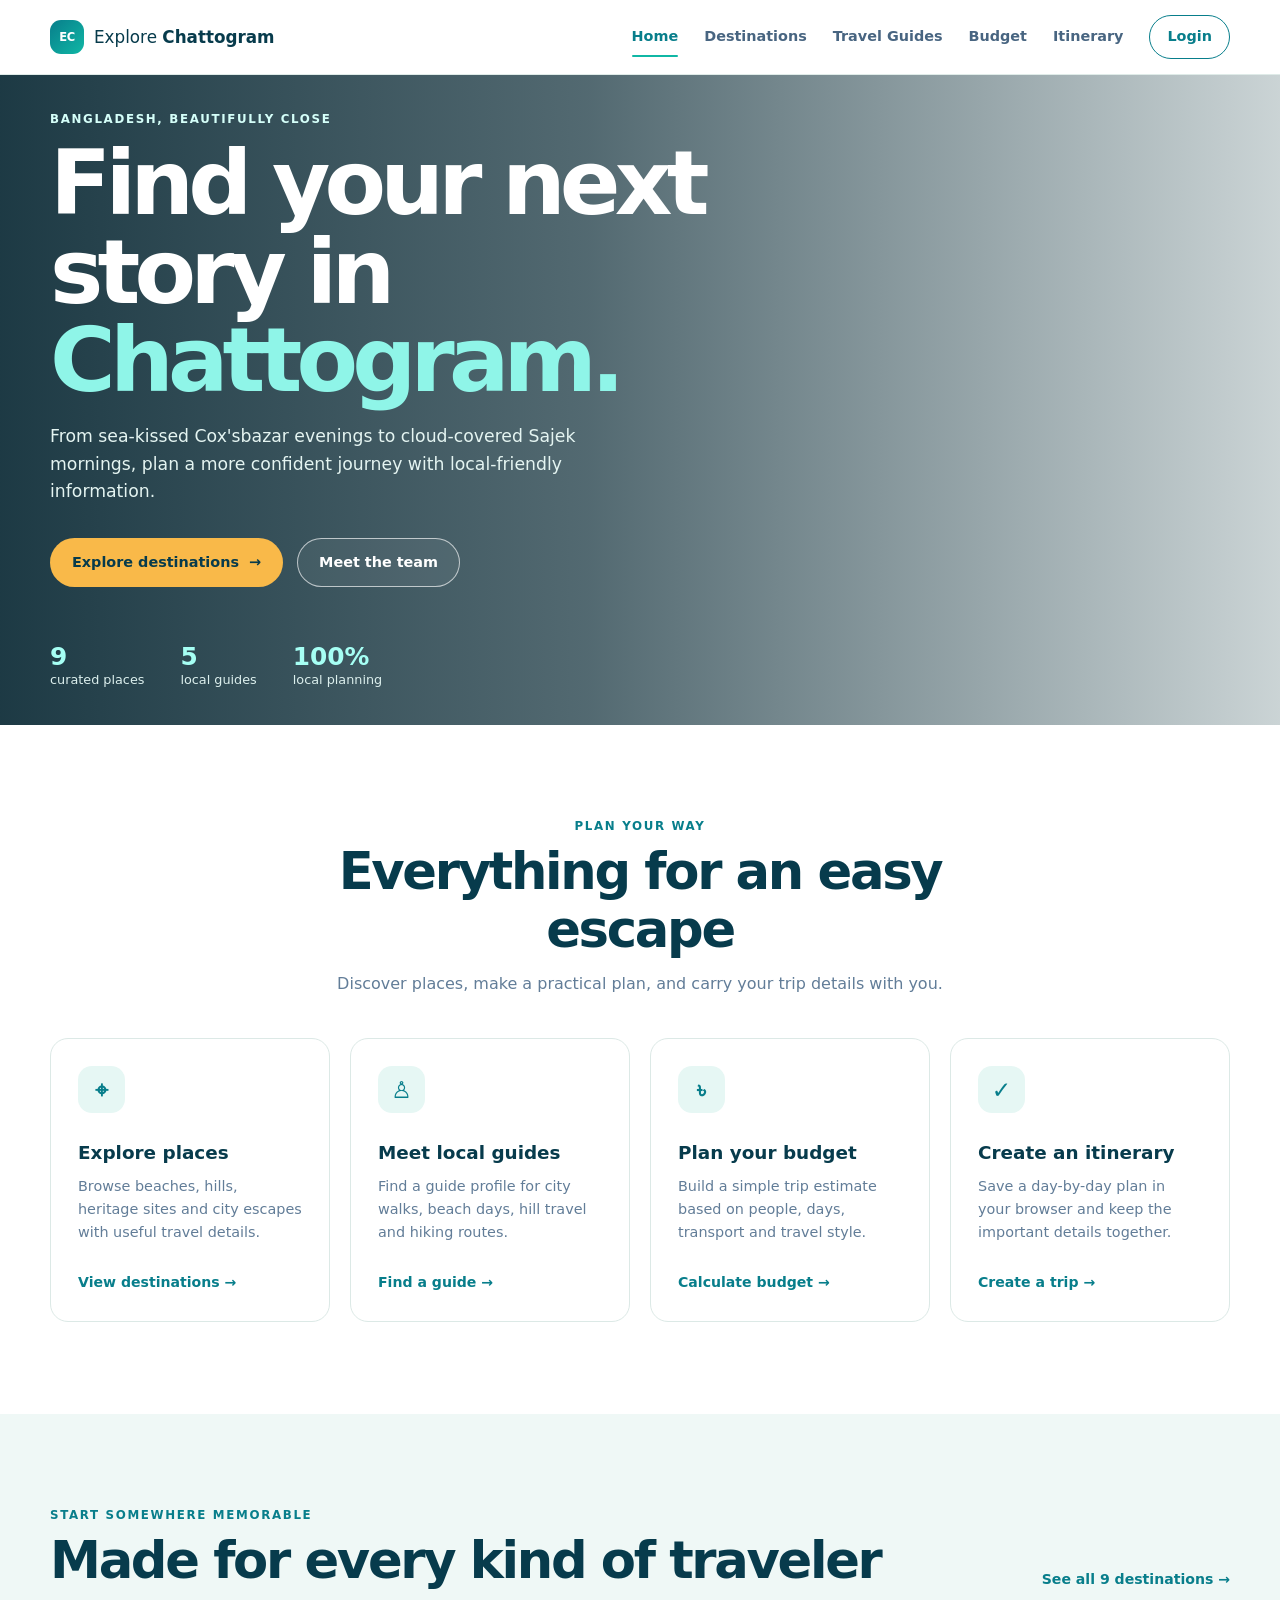
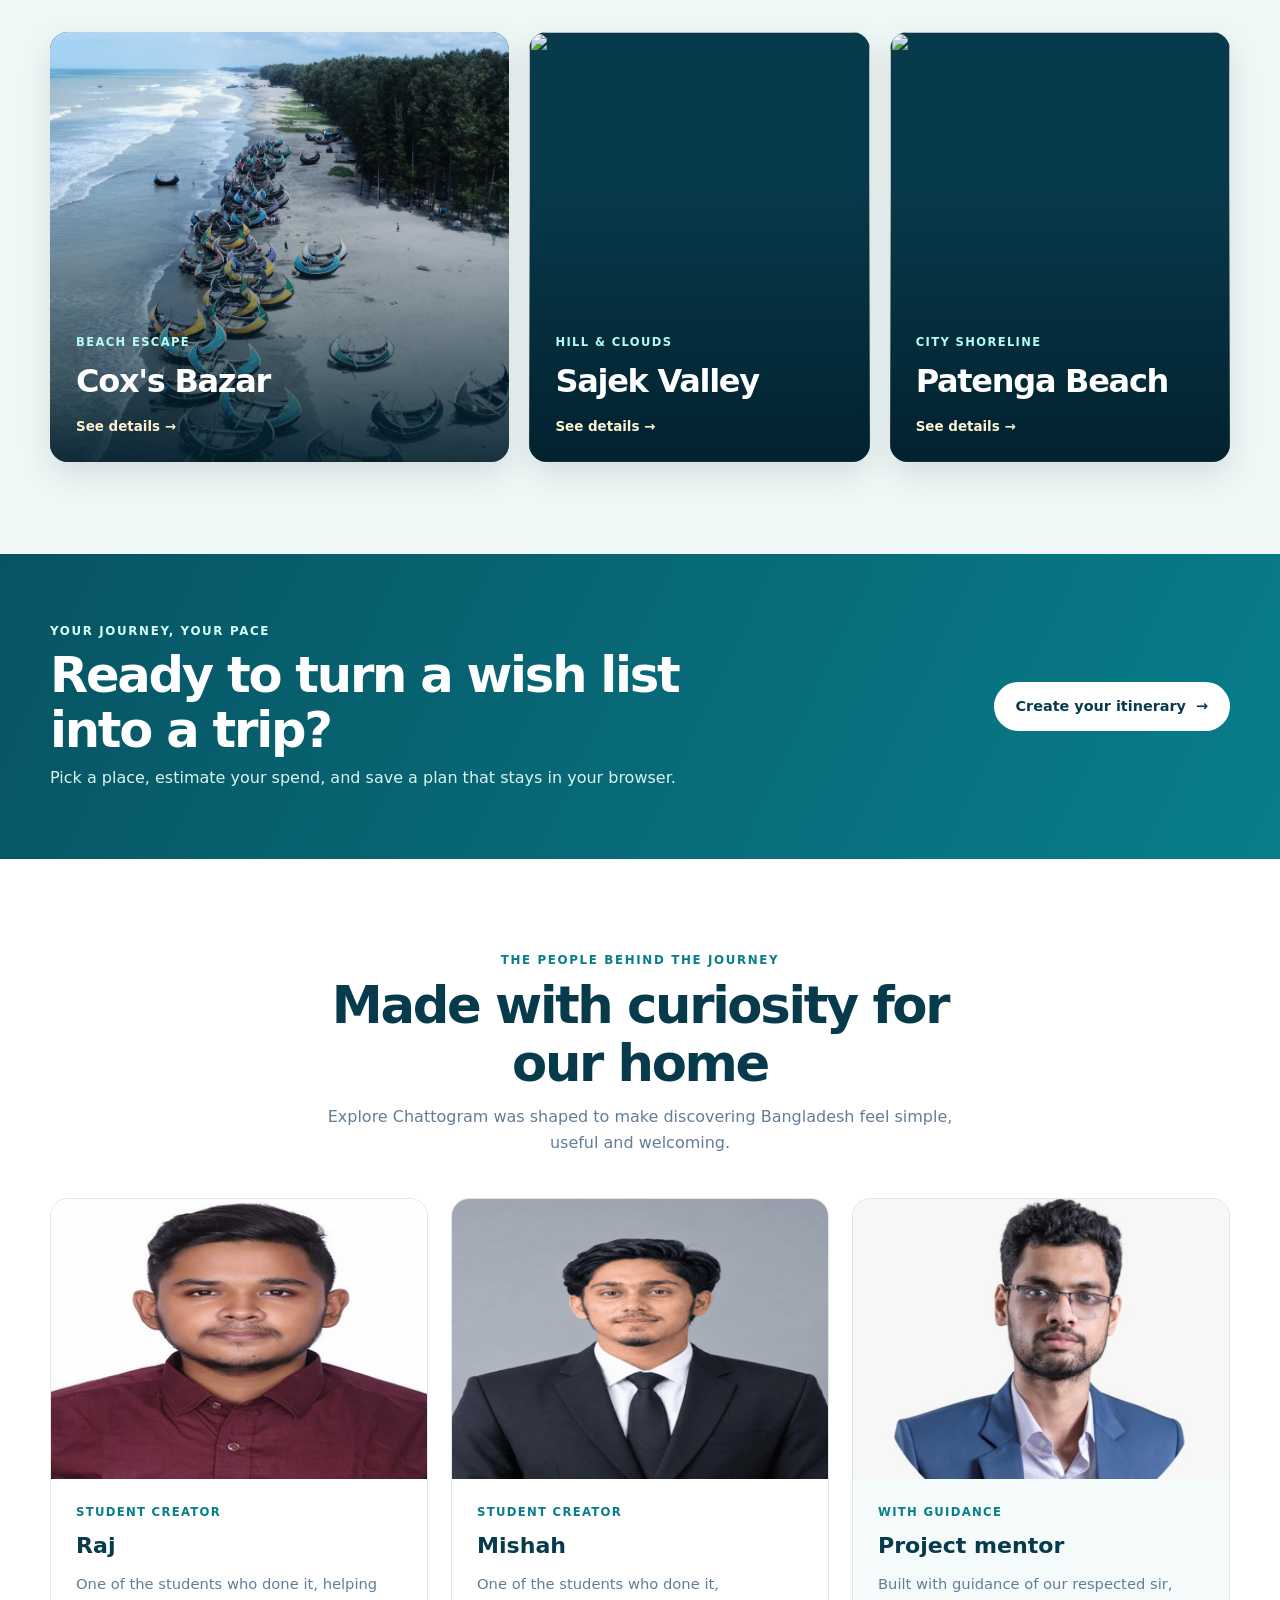
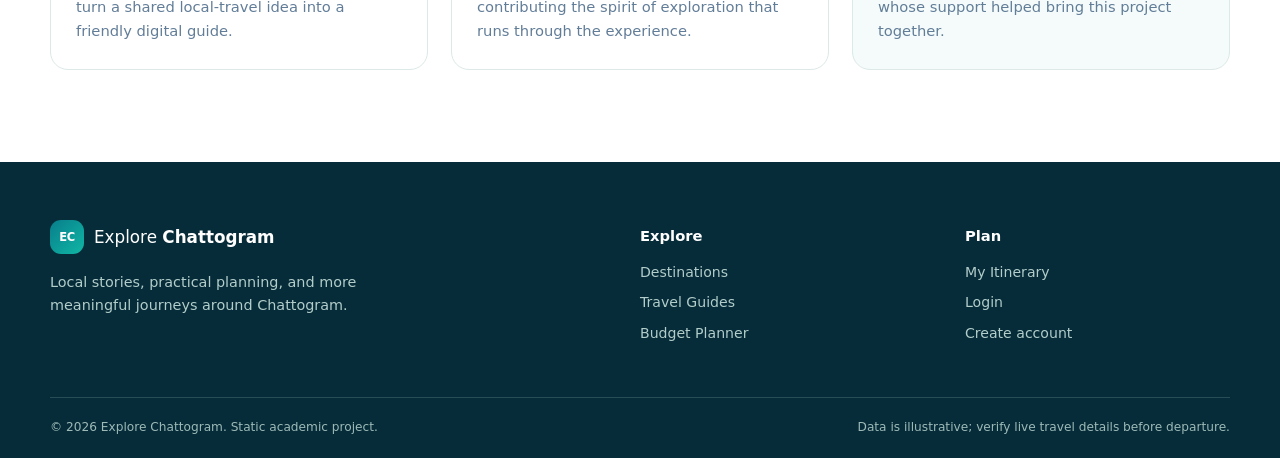
==== ExploreCTG/index.html @ fd075d64 "Update ExploreCTG" ====
<!DOCTYPE html>
<!--
  Explore Chattogram's landing page introduces the static travel-planning
  experience. Semantic HTML makes the page clear to both visitors and assistive
  technologies; dynamic session details are added later by js/app.js.
-->
<html lang="en">
<head>
  <!-- Standard metadata keeps the page responsive and describes it in browser tabs/search previews. -->
  <meta charset="UTF-8">
  <meta name="viewport" content="width=device-width, initial-scale=1.0">
  <meta name="description" content="Explore destinations, guides, budgets and itineraries for Chattogram and nearby Bangladesh.">
  <title>Explore Chattogram | Travel Bangladesh</title>
  <!-- The shared stylesheet is used across every future page for a consistent product identity. -->
  <link rel="stylesheet" href="css/style.css">
</head>
<body>
  <!--
    The sticky header contains the global brand and primary navigation.
    The mobile menu button exposes the same navigation on narrow screens.
  -->
  <header class="site-header">
    <div class="container nav-wrapper">
      <a class="brand" href="index.html" aria-label="Explore Chattogram home">
        <span class="brand-mark" aria-hidden="true">EC</span>
        <span>Explore <strong>Chattogram</strong></span>
      </a>
      <button class="menu-toggle" type="button" aria-label="Open navigation menu" aria-expanded="false" data-menu-toggle>
        <span></span><span></span><span></span>
      </button>
      <nav class="main-nav" data-main-nav aria-label="Primary navigation">
        <a class="active" href="index.html">Home</a>
        <a href="destinations.html">Destinations</a>
        <a href="guides.html">Travel Guides</a>
        <a href="budget.html">Budget</a>
        <a href="itinerary.html">Itinerary</a>
        <a class="nav-login" href="login.html" data-auth-link>Login</a>
      </nav>
    </div>
  </header>

  <main>
    <!--
      The hero provides the page's principal call to action against a locally
      referenced Unsplash placeholder image that represents the coastal region.
    -->
    <section class="hero-section">
      <div class="hero-overlay"></div>
      <div class="container hero-content">
        <p class="eyebrow light-eyebrow">Bangladesh, beautifully close</p>
        <h1>Find your next story in <span>Chattogram.</span></h1>
        <p class="hero-copy">From sea-kissed Cox'sbazar evenings to cloud-covered Sajek mornings, plan a more confident journey with local-friendly information.</p>
        <div class="hero-actions">
          <a class="button button-primary" href="destinations.html">Explore destinations <span aria-hidden="true">→</span></a>
          <a class="button button-ghost" href="#about">Meet the team</a>
        </div>
        <div class="hero-stats" aria-label="Explore Chattogram highlights">
          <div><strong>9</strong><span>curated places</span></div>
          <div><strong>5</strong><span>local guides</span></div>
          <div><strong>100%</strong><span>local planning</span></div>
        </div>
      </div>
    </section>

    <!--
      These feature cards make the site's main journeys immediately discoverable.
      Each card uses a standard anchor so it continues to work without JavaScript.
    -->
    <section class="section feature-section">
      <div class="container">
        <div class="section-heading centered">
          <p class="eyebrow">Plan your way</p>
          <h2>Everything for an easy escape</h2>
          <p>Discover places, make a practical plan, and carry your trip details with you.</p>
        </div>
        <div class="feature-grid">
          <a class="feature-card" href="destinations.html">
            <span class="feature-icon" aria-hidden="true">⌖</span>
            <h3>Explore places</h3>
            <p>Browse beaches, hills, heritage sites and city escapes with useful travel details.</p>
            <span class="text-link">View destinations →</span>
          </a>
          <a class="feature-card" href="guides.html">
            <span class="feature-icon" aria-hidden="true">♙</span>
            <h3>Meet local guides</h3>
            <p>Find a guide profile for city walks, beach days, hill travel and hiking routes.</p>
            <span class="text-link">Find a guide →</span>
          </a>
          <a class="feature-card" href="budget.html">
            <span class="feature-icon" aria-hidden="true">৳</span>
            <h3>Plan your budget</h3>
            <p>Build a simple trip estimate based on people, days, transport and travel style.</p>
            <span class="text-link">Calculate budget →</span>
          </a>
          <a class="feature-card" href="itinerary.html">
            <span class="feature-icon" aria-hidden="true">✓</span>
            <h3>Create an itinerary</h3>
            <p>Save a day-by-day plan in your browser and keep the important details together.</p>
            <span class="text-link">Create a trip →</span>
          </a>
        </div>
      </div>
    </section>

    <!--
      The highlighted destinations section provides visual entry points to
      popular regions while the destinations page later supplies the full list.
    -->
    <section class="section destination-showcase">
      <div class="container">
        <div class="section-heading split-heading">
          <div>
            <p class="eyebrow">Start somewhere memorable</p>
            <h2>Made for every kind of traveler</h2>
          </div>
          <a class="text-link" href="destinations.html">See all 9 destinations →</a>
        </div>
        <div class="showcase-grid">
          <a class="destination-tile destination-tile-large" href="destination-details.html?id=coxs-bazar">
            <img src="thumbnails/6a04204d-7cda-4114-940a-60e1017eac42.jpg">
            <span class="tile-shade"></span>
            <span class="tile-content"><small>Beach escape</small><strong>Cox's Bazar</strong><em>See details →</em></span>
          </a>
          <a class="destination-tile" href="destination-details.html?id=khagrachari-sajek">
            <img src="https://cms-blog.bdtickets.com/wp-content/uploads/2026/07/Blog-img-4-Visit-Sajek-Valley-1024x576.png">
            <span class="tile-shade"></span>
            <span class="tile-content"><small>Hill & clouds</small><strong>Sajek Valley</strong><em>See details →</em></span>
          </a>
          <a class="destination-tile" href="destination-details.html?id=patenga-sea-beach">
            <img src="https://encrypted-tbn0.gstatic.com/images?q=tbn:ANd9GcSBvbFH_I4niTTOAzuPZrdnIwdqsKaQT52QFUz2LBKuBj8IHxDpPTcIZyA&s=10">
            <span class="tile-shade"></span>
            <span class="tile-content"><small>City shoreline</small><strong>Patenga Beach</strong><em>See details →</em></span>
          </a>
        </div>
      </div>
    </section>

    <!--
      The callout links directly to the itinerary workflow, turning the landing
      page from a brochure into an actionable first step for visitors.
    -->
    <section class="section planner-callout">
      <div class="container planner-content">
        <div>
          <p class="eyebrow light-eyebrow">Your journey, your pace</p>
          <h2>Ready to turn a wish list into a trip?</h2>
          <p>Pick a place, estimate your spend, and save a plan that stays in your browser.</p>
        </div>
        <a class="button button-light" href="itinerary.html">Create your itinerary <span aria-hidden="true">→</span></a>
      </div>
    </section>

    <!--
      The required About section credits the student creators and their teacher.
      Unsplash images are clearly placeholders so they can be replaced later.
    -->
    <section class="section about-section" id="about">
      <div class="container">
        <div class="section-heading centered">
          <p class="eyebrow">The people behind the journey</p>
          <h2>Made with curiosity for our home</h2>
          <p>Explore Chattogram was shaped to make discovering Bangladesh feel simple, useful and welcoming.</p>
        </div>
        <div class="about-grid">
          <article class="about-card">
            <img src="thumbnails/WhatsApp Image 2026-09-26 at 12.21.55 PM.jpeg" alt="Placeholder portrait for Raj">
            <div class="about-card-content">
              <p class="card-label">Student creator</p>
              <h3>Raj</h3>
              <p>One of the students who done it, helping turn a shared local-travel idea into a friendly digital guide.</p>
            </div>
          </article>
          <article class="about-card">
            <img src="thumbnails\767def05-d0bb-43b8-a2f2-5a02432598ed.png" alt="Placeholder portrait for Mishah">
            <div class="about-card-content">
              <p class="card-label">Student creator</p>
              <h3>Mishah</h3>
              <p>One of the students who done it, contributing the spirit of exploration that runs through the experience.</p>
            </div>
          </article>
          <article class="about-card mentor-card">
            <img src="thumbnails\WhatsApp Image 2026-09-26 at 1.26.02 PM.jpeg" alt="Placeholder portrait for the supervising teacher">
            <div class="about-card-content">
              <p class="card-label">with guidance</p>
              <h3>Project mentor</h3>
              <p>Built with guidance of our respected sir, whose support helped bring this project together.</p>
            </div>
          </article>
        </div>
      </div>
    </section>
  </main>

  <!--
    The footer repeats essential navigation and establishes the website's
    local-data disclaimer without adding any external service dependency.
  -->
  <footer class="site-footer">
    <div class="container footer-grid">
      <div>
        <a class="brand footer-brand" href="index.html"><span class="brand-mark" aria-hidden="true">EC</span><span>Explore <strong>Chattogram</strong></span></a>
        <p>Local stories, practical planning, and more meaningful journeys around Chattogram.</p>
      </div>
      <div>
        <h3>Explore</h3>
        <a href="destinations.html">Destinations</a>
        <a href="guides.html">Travel Guides</a>
        <a href="budget.html">Budget Planner</a>
      </div>
      <div>
        <h3>Plan</h3>
        <a href="itinerary.html">My Itinerary</a>
        <a href="login.html">Login</a>
        <a href="register.html">Create account</a>
      </div>
    </div>
    <div class="container footer-bottom"><span>© 2026 Explore Chattogram. Static academic project.</span><span>Data is illustrative; verify live travel details before departure.</span></div>
  </footer>

  <!-- The shared script handles the accessible responsive menu and later session-aware navigation. -->
  <script src="js/app.js"></script>
</body>
</html>
---- ExploreCTG/css/style.css ----
/*
  This shared stylesheet defines the modern visual system for Explore Chattogram.
  Variables centralize colors, spacing, shadow and type decisions so every future
  page can remain coherent and can be adjusted without duplicated values.
*/
:root {
  --ink: #102a43;
  --muted: #627d98;
  --deep: #073b4c;
  --ocean: #087e8b;
  --aqua: #10b7a5;
  --sand: #f9b949;
  --cream: #f7fbfa;
  --white: #ffffff;
  --line: #dce9e6;
  --shadow: 0 16px 45px rgba(16, 42, 67, 0.12);
  --radius: 18px;
  --container: 1180px;
}

/* Box sizing and smooth scrolling make layout dimensions predictable and anchor jumps gentle. */
* { box-sizing: border-box; }
html { scroll-behavior: smooth; }
body {
  margin: 0;
  color: var(--ink);
  background: var(--cream);
  font-family: Inter, ui-sans-serif, system-ui, -apple-system, BlinkMacSystemFont, "Segoe UI", sans-serif;
  line-height: 1.6;
}
img { display: block; max-width: 100%; }
a { color: inherit; text-decoration: none; }
button, input, select, textarea { font: inherit; }

/* The container prevents desktop content from becoming too wide while retaining comfortable mobile gutters. */
.container { width: min(var(--container), calc(100% - 40px)); margin-inline: auto; }
.section { padding: 92px 0; }

/* Reusable headings balance warm editorial display type with concise supporting copy. */
.section-heading { max-width: 660px; margin-bottom: 42px; }
.section-heading.centered { margin-inline: auto; text-align: center; }
.section-heading h2 {
  margin: 7px 0 12px;
  color: var(--deep);
  font-size: clamp(2rem, 4vw, 3.25rem);
  line-height: 1.13;
  letter-spacing: -0.045em;
}
.section-heading p:not(.eyebrow) { margin: 0; color: var(--muted); }
.eyebrow {
  margin: 0;
  color: var(--ocean);
  font-size: 0.74rem;
  font-weight: 800;
  letter-spacing: 0.14em;
  text-transform: uppercase;
}
.light-eyebrow { color: #d5fff9; }

/* The header uses a frosted surface and remains reachable while visitors scroll the long landing page. */
.site-header {
  position: sticky;
  z-index: 20;
  top: 0;
  background: rgba(255, 255, 255, 0.94);
  border-bottom: 1px solid rgba(220, 233, 230, 0.9);
  backdrop-filter: blur(14px);
}
.nav-wrapper { display: flex; align-items: center; justify-content: space-between; min-height: 74px; gap: 24px; }
.brand { display: inline-flex; align-items: center; gap: 10px; color: var(--deep); font-size: 1.05rem; font-weight: 500; white-space: nowrap; }
.brand strong { font-weight: 800; }
.brand-mark {
  display: inline-grid;
  width: 34px;
  height: 34px;
  place-items: center;
  border-radius: 11px;
  color: var(--white);
  background: linear-gradient(135deg, var(--ocean), var(--aqua));
  font-size: 0.72rem;
  font-weight: 900;
  letter-spacing: -0.04em;
}
.main-nav { display: flex; align-items: center; gap: 26px; font-size: 0.9rem; font-weight: 700; }
.main-nav a { position: relative; color: #486581; transition: color 180ms ease; }
.main-nav a:hover, .main-nav a.active { color: var(--ocean); }
.main-nav a.active::after { position: absolute; right: 0; bottom: -8px; left: 0; height: 2px; border-radius: 4px; background: var(--aqua); content: ""; }
.main-nav .nav-login { padding: 9px 17px; border: 1px solid var(--ocean); border-radius: 999px; color: var(--ocean); }
.main-nav .nav-login::after { display: none; }
.main-nav .nav-login:hover { color: var(--white); background: var(--ocean); }
.menu-toggle { display: none; border: 0; background: transparent; cursor: pointer; }

/* The hero's image, contrast overlay and constrained text preserve readability on all screen sizes. */
.hero-section {
  position: relative;
  min-height: 650px;
  overflow: hidden;
  background: url("https://images.unsplash.com/photo-1500530855697-b586d89ba3ee?auto=format&fit=crop&w=2000&q=85") center/cover no-repeat;
}
.hero-overlay { position: absolute; inset: 0; background: linear-gradient(90deg, rgba(2, 34, 46, 0.89) 0%, rgba(2, 34, 46, 0.67) 46%, rgba(2, 34, 46, 0.18) 100%); }
.hero-content { position: relative; z-index: 1; display: flex; min-height: 650px; flex-direction: column; justify-content: center; align-items: flex-start; color: var(--white); }
.hero-content h1 { max-width: 730px; margin: 10px 0 18px; font-size: clamp(3rem, 7vw, 5.6rem); line-height: 0.99; letter-spacing: -0.065em; }
.hero-content h1 span { color: #8ff5e8; }
.hero-copy { max-width: 580px; margin: 0; color: #e4f4f1; font-size: 1.08rem; }
.hero-actions { display: flex; flex-wrap: wrap; gap: 14px; margin-top: 32px; }
.button { display: inline-flex; align-items: center; justify-content: center; gap: 10px; min-height: 48px; padding: 12px 21px; border: 1px solid transparent; border-radius: 999px; font-size: 0.9rem; font-weight: 800; transition: transform 180ms ease, background 180ms ease, color 180ms ease; }
.button:hover { transform: translateY(-2px); }
.button-primary { color: var(--deep); background: var(--sand); }
.button-primary:hover { background: #ffc95f; }
.button-ghost { border-color: rgba(255,255,255,.65); color: var(--white); background: rgba(255,255,255,.06); }
.button-ghost:hover { background: rgba(255,255,255,.18); }
.button-light { color: var(--deep); background: var(--white); }
.hero-stats { display: flex; flex-wrap: wrap; gap: 36px; margin-top: 58px; }
.hero-stats div { display: grid; gap: 0; }
.hero-stats strong { color: #a6fff4; font-size: 1.55rem; line-height: 1; }
.hero-stats span { color: #dcefed; font-size: 0.8rem; }

/* Feature cards use generous spacing, a subtle border and lift animation to invite exploration without visual noise. */
.feature-section { background: var(--white); }
.feature-grid { display: grid; grid-template-columns: repeat(4, 1fr); gap: 20px; }
.feature-card { min-height: 255px; padding: 27px; border: 1px solid var(--line); border-radius: var(--radius); background: var(--white); transition: transform 180ms ease, box-shadow 180ms ease, border-color 180ms ease; }
.feature-card:hover { border-color: transparent; box-shadow: var(--shadow); transform: translateY(-6px); }
.feature-icon { display: grid; width: 47px; height: 47px; margin-bottom: 25px; place-items: center; border-radius: 14px; color: var(--ocean); background: #e6f7f4; font-size: 1.45rem; font-weight: 900; }
.feature-card h3 { margin: 0 0 7px; color: var(--deep); font-size: 1.15rem; }
.feature-card p { min-height: 76px; margin: 0 0 18px; color: var(--muted); font-size: 0.9rem; }
.text-link { color: var(--ocean); font-size: 0.88rem; font-weight: 800; }

/* Destination tiles use the same hover treatment and text placement to present mixed image sizes as one visual group. */
.destination-showcase { background: #eff8f6; }
.split-heading { display: flex; max-width: none; align-items: end; justify-content: space-between; gap: 20px; }
.split-heading h2 { margin-bottom: 0; }
.showcase-grid { display: grid; grid-template-columns: 1.35fr 1fr 1fr; gap: 20px; }
.destination-tile { position: relative; display: block; min-height: 330px; overflow: hidden; border-radius: var(--radius); background: var(--deep); box-shadow: 0 12px 30px rgba(16,42,67,.12); }
.destination-tile-large { min-height: 430px; }
.destination-tile img { width: 100%; height: 100%; object-fit: cover; transition: transform 500ms ease; }
.destination-tile:hover img { transform: scale(1.07); }
.tile-shade { position: absolute; inset: 0; background: linear-gradient(0deg, rgba(2,31,44,.9), rgba(2,31,44,.04) 65%); }
.tile-content { position: absolute; right: 26px; bottom: 25px; left: 26px; display: grid; color: var(--white); }
.tile-content small { margin-bottom: 5px; color: #b4fbf1; font-size: 0.72rem; font-weight: 800; letter-spacing: .12em; text-transform: uppercase; }
.tile-content strong { font-size: clamp(1.35rem, 2.5vw, 2rem); letter-spacing: -.04em; }
.tile-content em { margin-top: 8px; color: #fff3d1; font-size: .84rem; font-style: normal; font-weight: 700; }

/* This compact dark callout separates planning action from browsing content and preserves clear contrast. */
.planner-callout { padding-block: 68px; color: var(--white); background: linear-gradient(115deg, #075463, #087e8b); }
.planner-content { display: flex; align-items: center; justify-content: space-between; gap: 28px; }
.planner-content h2 { max-width: 700px; margin: 7px 0 8px; font-size: clamp(1.85rem, 4vw, 3.1rem); line-height: 1.1; letter-spacing: -.045em; }
.planner-content p:not(.eyebrow) { margin: 0; color: #d9f5f1; }

/* About cards ensure equal proportions while individual portraits remain visually distinct through object-fit cropping. */
.about-section { background: var(--white); }
.about-grid { display: grid; grid-template-columns: repeat(3, 1fr); gap: 23px; }
.about-card { overflow: hidden; border: 1px solid var(--line); border-radius: var(--radius); background: var(--white); }
.about-card img { width: 100%; height: 280px; object-fit: cover; }
.about-card-content { padding: 24px 25px 27px; }
.card-label { margin: 0 0 7px; color: var(--ocean); font-size: .73rem; font-weight: 800; letter-spacing: .11em; text-transform: uppercase; }
.about-card h3 { margin: 0 0 8px; color: var(--deep); font-size: 1.38rem; }
.about-card p:last-child { margin: 0; color: var(--muted); font-size: .92rem; }
.mentor-card { background: #f4fbfa; }

/* The footer presents navigation in a quiet dark surface and uses accessible contrast for secondary information. */
.site-footer { padding-top: 58px; color: #c8dcda; background: #062c39; }
.footer-grid { display: grid; grid-template-columns: 2fr 1fr 1fr; gap: 60px; padding-bottom: 45px; }
.footer-brand { color: var(--white); }
.footer-grid p { max-width: 370px; margin: 17px 0 0; color: #b2cdca; font-size: .9rem; }
.footer-grid h3 { margin: 4px 0 13px; color: var(--white); font-size: .92rem; }
.footer-grid a:not(.brand) { display: block; width: fit-content; margin: 8px 0; color: #b2cdca; font-size: .88rem; }
.footer-grid a:not(.brand):hover { color: #8ff5e8; }
.footer-bottom { display: flex; justify-content: space-between; gap: 18px; padding: 20px 0; border-top: 1px solid rgba(201, 236, 230, .17); color: #9dbab7; font-size: .76rem; }

/* Tablet breakpoints retain the content hierarchy while reducing columns before cards become cramped. */
@media (max-width: 900px) {
  .feature-grid { grid-template-columns: repeat(2, 1fr); }
  .showcase-grid { grid-template-columns: 1fr 1fr; }
  .destination-tile-large { grid-column: span 2; }
  .about-grid { grid-template-columns: repeat(3, 1fr); }
  .about-card img { height: 215px; }
}

/* Phone navigation is toggled by app.js; content stacks into a comfortable single-column reading order. */
@media (max-width: 700px) {
  .container { width: min(100% - 32px, var(--container)); }
  .section { padding: 65px 0; }
  .nav-wrapper { min-height: 66px; }
  .menu-toggle { display: grid; gap: 5px; padding: 8px; }
  .menu-toggle span { display: block; width: 23px; height: 2px; border-radius: 2px; background: var(--deep); }
  .main-nav { position: absolute; top: 66px; right: 0; left: 0; display: none; flex-direction: column; align-items: stretch; gap: 0; padding: 12px 16px 18px; border-bottom: 1px solid var(--line); background: var(--white); box-shadow: 0 10px 18px rgba(16,42,67,.08); }
  .main-nav.is-open { display: flex; }
  .main-nav a { padding: 11px 8px; }
  .main-nav a.active::after { right: auto; bottom: 6px; width: 28px; }
  .main-nav .nav-login { margin: 6px 8px 0; text-align: center; }
  .hero-section, .hero-content { min-height: 600px; }
  .hero-overlay { background: linear-gradient(90deg, rgba(2,34,46,.9), rgba(2,34,46,.55)); }
  .hero-stats { gap: 23px; margin-top: 43px; }
  .feature-grid, .about-grid { grid-template-columns: 1fr; }
  .feature-card p { min-height: 0; }
  .split-heading, .planner-content, .footer-bottom { align-items: flex-start; flex-direction: column; }
  .showcase-grid { grid-template-columns: 1fr; }
  .destination-tile-large { grid-column: auto; min-height: 355px; }
  .destination-tile { min-height: 280px; }
  .about-card { display: grid; grid-template-columns: 115px 1fr; }
  .about-card img { height: 100%; min-height: 175px; }
  .about-card-content { padding: 21px 19px; }
  .footer-grid { grid-template-columns: 1fr 1fr; gap: 25px; }
  .footer-grid > :first-child { grid-column: span 2; }
}

/* The narrowest devices receive compact spacing so calls to action remain visible without horizontal scrolling. */
@media (max-width: 420px) {
  .brand { font-size: .92rem; }
  .hero-content h1 { font-size: 3rem; }
  .hero-actions { align-items: stretch; flex-direction: column; width: 100%; }
  .hero-actions .button { width: 100%; }
  .hero-stats { gap: 17px; }
  .footer-grid { grid-template-columns: 1fr; }
  .footer-grid > :first-child { grid-column: auto; }
}

/* Account screens use a focused card, native fields and responsive role choices. */
.auth-page{min-height:100vh;background:radial-gradient(circle at top left,#d9f8f3,transparent 34%),var(--cream)}.auth-header{display:flex;align-items:center;justify-content:space-between;min-height:78px}.auth-main{display:grid;min-height:calc(100vh - 78px);place-items:center;padding:34px 20px 64px}.auth-card{width:min(100%,510px);padding:39px;border:1px solid var(--line);border-radius:22px;background:rgba(255,255,255,.96);box-shadow:var(--shadow)}.auth-card-wide{width:min(100%,690px)}.auth-intro h1{margin:6px 0 10px;color:var(--deep);font-size:clamp(2rem,5vw,2.8rem);line-height:1.08;letter-spacing:-.055em}.auth-intro p:not(.eyebrow){margin:0 0 27px;color:var(--muted)}.auth-card label,.role-fieldset legend{display:block;margin:17px 0 7px;color:var(--deep);font-size:.85rem;font-weight:800}.auth-card input{width:100%;min-height:48px;padding:12px 14px;border:1px solid #c8ddda;border-radius:10px;outline:0}.auth-card input:focus{border-color:var(--aqua);box-shadow:0 0 0 4px rgba(16,183,165,.13)}.password-field{position:relative}.password-field input{padding-right:62px}.password-toggle{position:absolute;top:50%;right:9px;border:0;color:var(--ocean);background:transparent;font-size:.76rem;font-weight:800;cursor:pointer;transform:translateY(-50%)}.auth-submit{width:100%;border:0;cursor:pointer}.form-message{min-height:22px;margin:14px 0 5px;color:#bd3b3b;font-size:.84rem;font-weight:700}.form-message.is-success{color:#087e62}.auth-switch,.auth-note{text-align:center;color:var(--muted);font-size:.88rem}.auth-note{font-size:.74rem}.auth-switch a{color:var(--ocean);font-weight:800}.role-fieldset{margin:0;padding:0;border:0}.role-options,.form-row{display:grid;grid-template-columns:repeat(3,1fr);gap:10px}.form-row{grid-template-columns:1fr 1fr;gap:16px}.role-option{position:relative;display:block!important;margin:0!important;cursor:pointer}.role-option input{position:absolute;width:1px;min-height:1px;opacity:0}.role-option span{display:grid;min-height:112px;gap:6px;padding:16px 13px;border:1px solid #c8ddda;border-radius:12px;background:#fbfefd}.role-option small{color:var(--muted);font-size:.73rem;line-height:1.35}.role-option input:checked+span{border-color:var(--aqua);background:#e9fbf8;box-shadow:0 0 0 3px rgba(16,183,165,.12)}
/* Phone forms stack fields and role cards so touch targets stay generous. */
@media(max-width:560px){.auth-card{padding:28px 21px}.auth-header{min-height:68px}.auth-main{min-height:calc(100vh - 68px);padding:20px 16px 44px}.role-options,.form-row{grid-template-columns:1fr}.role-option span{min-height:0}}

/* Destination browsing controls and cards make the local dataset easy to scan. */
.page-hero{padding:82px 0 65px;color:var(--white);background:linear-gradient(120deg,#064b58,#087e8b)}.page-hero h1{max-width:700px;margin:8px 0;color:#fff;font-size:clamp(2.4rem,6vw,4.4rem);line-height:1.04;letter-spacing:-.06em}.page-hero p:not(.eyebrow){max-width:590px;margin:0;color:#d9f5f1}.destination-toolbar{display:flex;justify-content:space-between;gap:20px;align-items:center}.search-box{display:flex;align-items:center;gap:9px;width:min(100%,440px);padding:0 15px;border:1px solid var(--line);border-radius:12px;background:#fff}.search-box input{width:100%;padding:14px 0;border:0;outline:0;background:transparent}.filter-buttons{display:flex;flex-wrap:wrap;gap:8px}.filter-button{padding:9px 13px;border:1px solid var(--line);border-radius:999px;color:var(--muted);background:#fff;font-size:.8rem;font-weight:800;cursor:pointer}.filter-button.is-selected{border-color:var(--ocean);color:#fff;background:var(--ocean)}.results-status{margin:25px 0 15px;color:var(--muted);font-size:.87rem}.destination-card-grid{display:grid;grid-template-columns:repeat(3,1fr);gap:22px}.destination-card{overflow:hidden;border:1px solid var(--line);border-radius:var(--radius);background:#fff;box-shadow:0 9px 24px rgba(16,42,67,.06)}.destination-card img{width:100%;height:220px;object-fit:cover}.destination-card-body{padding:22px}.destination-card-body h2{margin:3px 0 8px;color:var(--deep);font-size:1.35rem}.destination-card-body p:not(.card-label){margin:0;color:var(--muted);font-size:.88rem}.card-meta{display:flex;justify-content:space-between;align-items:center;gap:8px;margin-top:20px;color:var(--muted);font-size:.78rem}.empty-state{padding:40px;text-align:center;color:var(--muted)}
/* Detail layout pairs a visual story with scan-friendly practical information panels. */
.detail-hero{padding:74px 0;color:#fff;background-position:center;background-size:cover}.back-link{display:inline-block;margin-bottom:34px;color:#dffcf8;font-size:.85rem;font-weight:800}.detail-hero h1{max-width:850px;margin:8px 0;font-size:clamp(2.5rem,6vw,5rem);line-height:1;letter-spacing:-.065em}.detail-hero p:not(.eyebrow){max-width:650px;margin:0;color:#e2f3f0}.detail-pills{display:flex;flex-wrap:wrap;gap:9px;margin-top:27px}.detail-pills span{padding:7px 11px;border:1px solid rgba(255,255,255,.35);border-radius:999px;background:rgba(255,255,255,.12);font-size:.79rem}.detail-layout{display:grid;grid-template-columns:minmax(0,1.35fr) minmax(290px,.85fr);gap:55px}.detail-story h2,.info-panel h2,.safety-panel h2{margin:0 0 12px;color:var(--deep);font-size:1.36rem}.detail-story>p{margin:0 0 35px;color:var(--muted)}.detail-callout,.info-panel,.safety-panel{margin:24px 0 35px;padding:23px;border-radius:15px;background:#eef9f7}.detail-callout p{margin:7px 0;color:var(--muted)}.detail-callout div{display:flex;flex-wrap:wrap;gap:12px;color:var(--ocean);font-size:.82rem;font-weight:800}.info-panel{margin:0 0 16px;background:#fff;border:1px solid var(--line)}.info-list{padding:0;margin:0;list-style:none}.info-list li{display:grid;gap:3px;padding:13px 0;border-top:1px solid var(--line);font-size:.84rem}.info-list li span{color:var(--muted)}.safety-panel{background:#fff6de}.safety-panel ul{margin:0;padding-left:19px;color:#665127;font-size:.86rem}.video-links{display:grid;gap:9px;margin-bottom:26px}.video-link{padding:13px;border:1px solid var(--line);border-radius:10px;color:var(--ocean);font-size:.85rem;font-weight:800}.video-link span{color:var(--muted);font-weight:500}.review-grid{display:grid;grid-template-columns:1fr 1fr;gap:13px}.review-grid blockquote{margin:0;padding:18px;border-left:3px solid var(--aqua);border-radius:0 10px 10px 0;background:#f4fbfa}.review-grid blockquote div{color:#d99400;font-size:.8rem}.review-grid p{margin:5px 0;color:var(--muted);font-size:.85rem}.review-grid cite{font-size:.78rem;font-style:normal;font-weight:800}.detail-action{width:100%;border:0}.detail-loading{padding:80px 0;color:var(--muted)}
/* Tablet and phone layouts stack controls and details when the two-column composition no longer fits. */
@media(max-width:850px){.destination-card-grid{grid-template-columns:repeat(2,1fr)}.detail-layout{grid-template-columns:1fr;gap:15px}}@media(max-width:620px){.destination-toolbar{align-items:stretch;flex-direction:column}.destination-card-grid,.review-grid{grid-template-columns:1fr}.page-hero{padding:60px 0 50px}.detail-hero{padding:55px 0}.detail-pills{align-items:flex-start;flex-direction:column}.destination-card img{height:200px}}
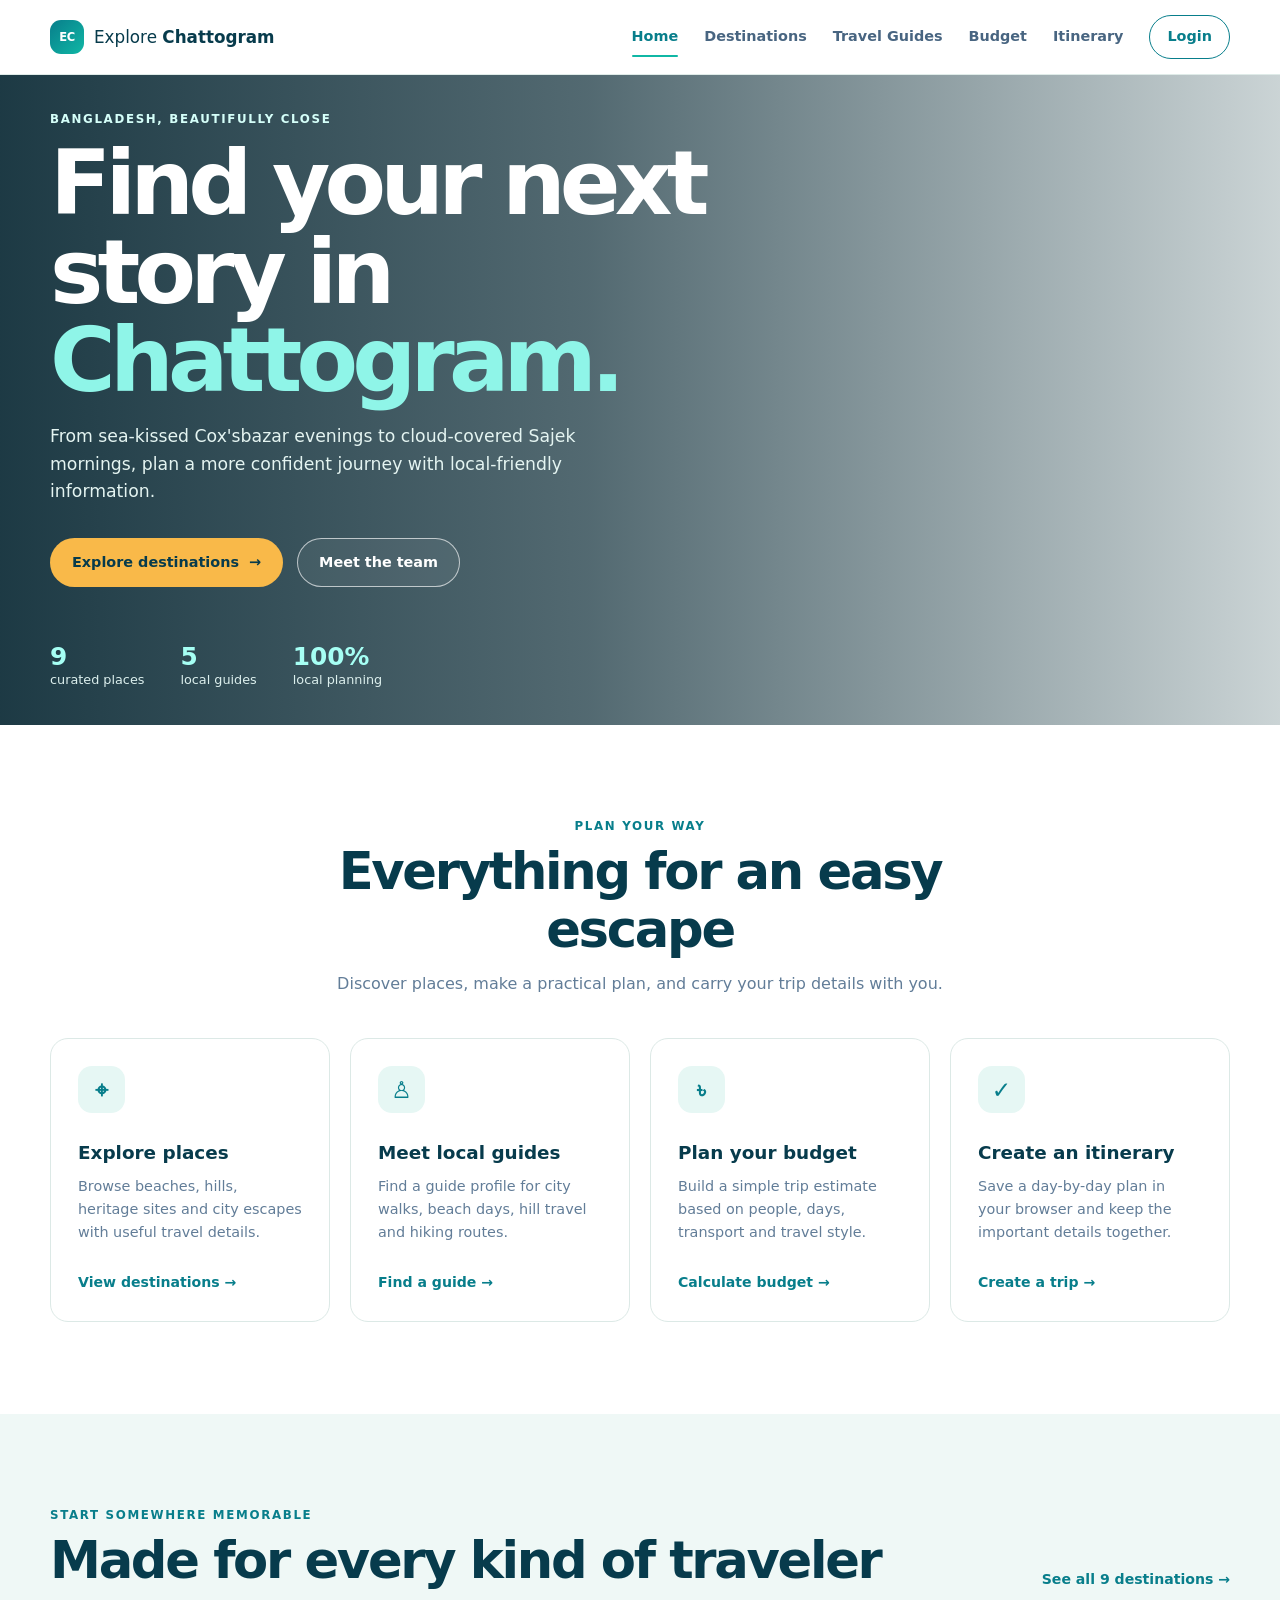
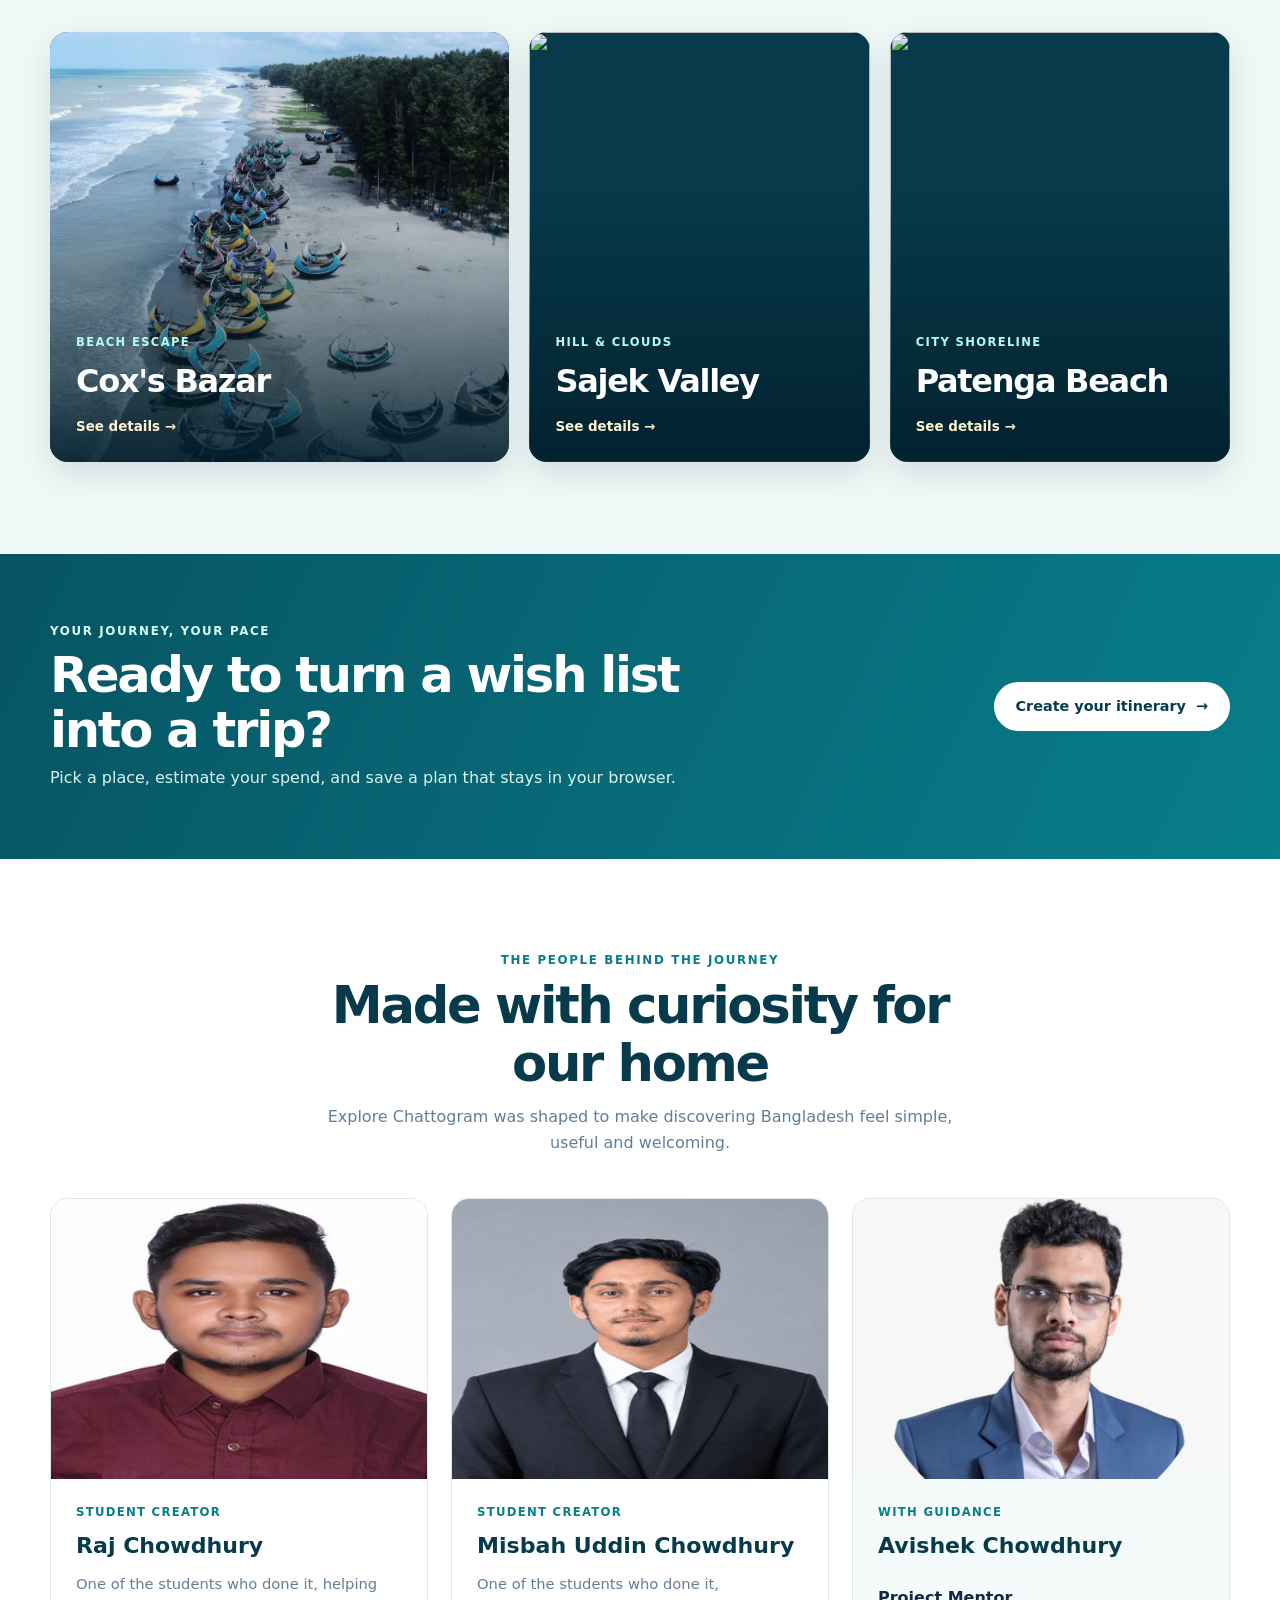
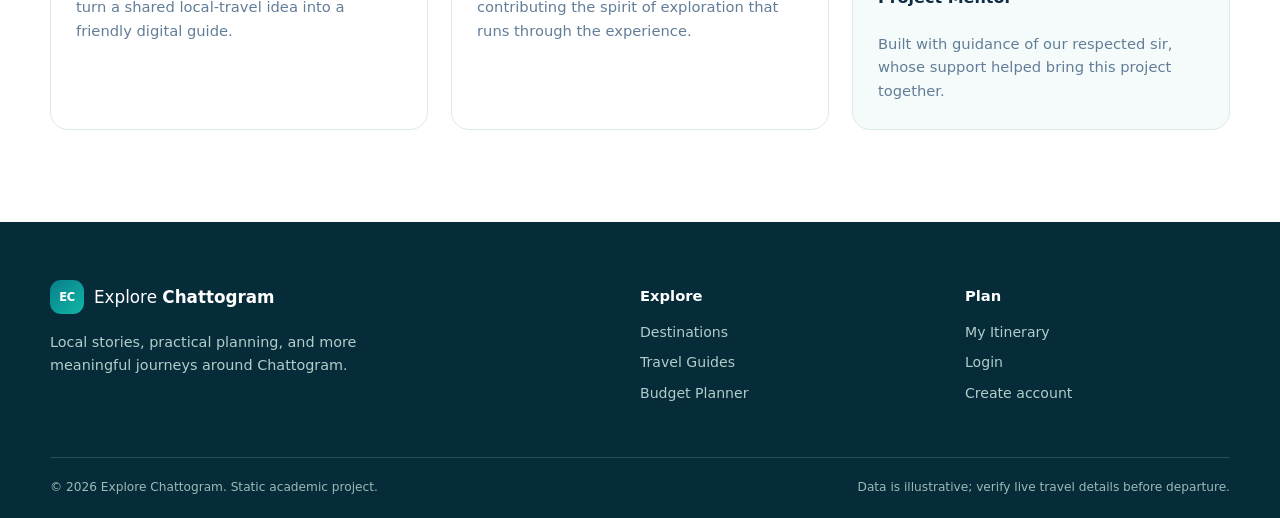
==== commit 143a7815: "Update homepage" ====
--- a/ExploreCTG/index.html
+++ b/ExploreCTG/index.html
@@ -166,7 +166,7 @@
             <img src="thumbnails/WhatsApp Image 2026-09-26 at 12.21.55 PM.jpeg" alt="Placeholder portrait for Raj">
             <div class="about-card-content">
               <p class="card-label">Student creator</p>
-              <h3>Raj</h3>
+              <h3>Raj Chowdhury</h3>
               <p>One of the students who done it, helping turn a shared local-travel idea into a friendly digital guide.</p>
             </div>
           </article>
@@ -174,7 +174,7 @@
             <img src="thumbnails\767def05-d0bb-43b8-a2f2-5a02432598ed.png" alt="Placeholder portrait for Mishah">
             <div class="about-card-content">
               <p class="card-label">Student creator</p>
-              <h3>Mishah</h3>
+              <h3>Misbah Uddin Chowdhury</h3>
               <p>One of the students who done it, contributing the spirit of exploration that runs through the experience.</p>
             </div>
           </article>
@@ -182,7 +182,8 @@
             <img src="thumbnails\WhatsApp Image 2026-09-26 at 1.26.02 PM.jpeg" alt="Placeholder portrait for the supervising teacher">
             <div class="about-card-content">
               <p class="card-label">with guidance</p>
-              <h3>Project mentor</h3>
+              <h3>Avishek Chowdhury</h3>
+              <h4>Project Mentor</h4>
               <p>Built with guidance of our respected sir, whose support helped bring this project together.</p>
             </div>
           </article>
